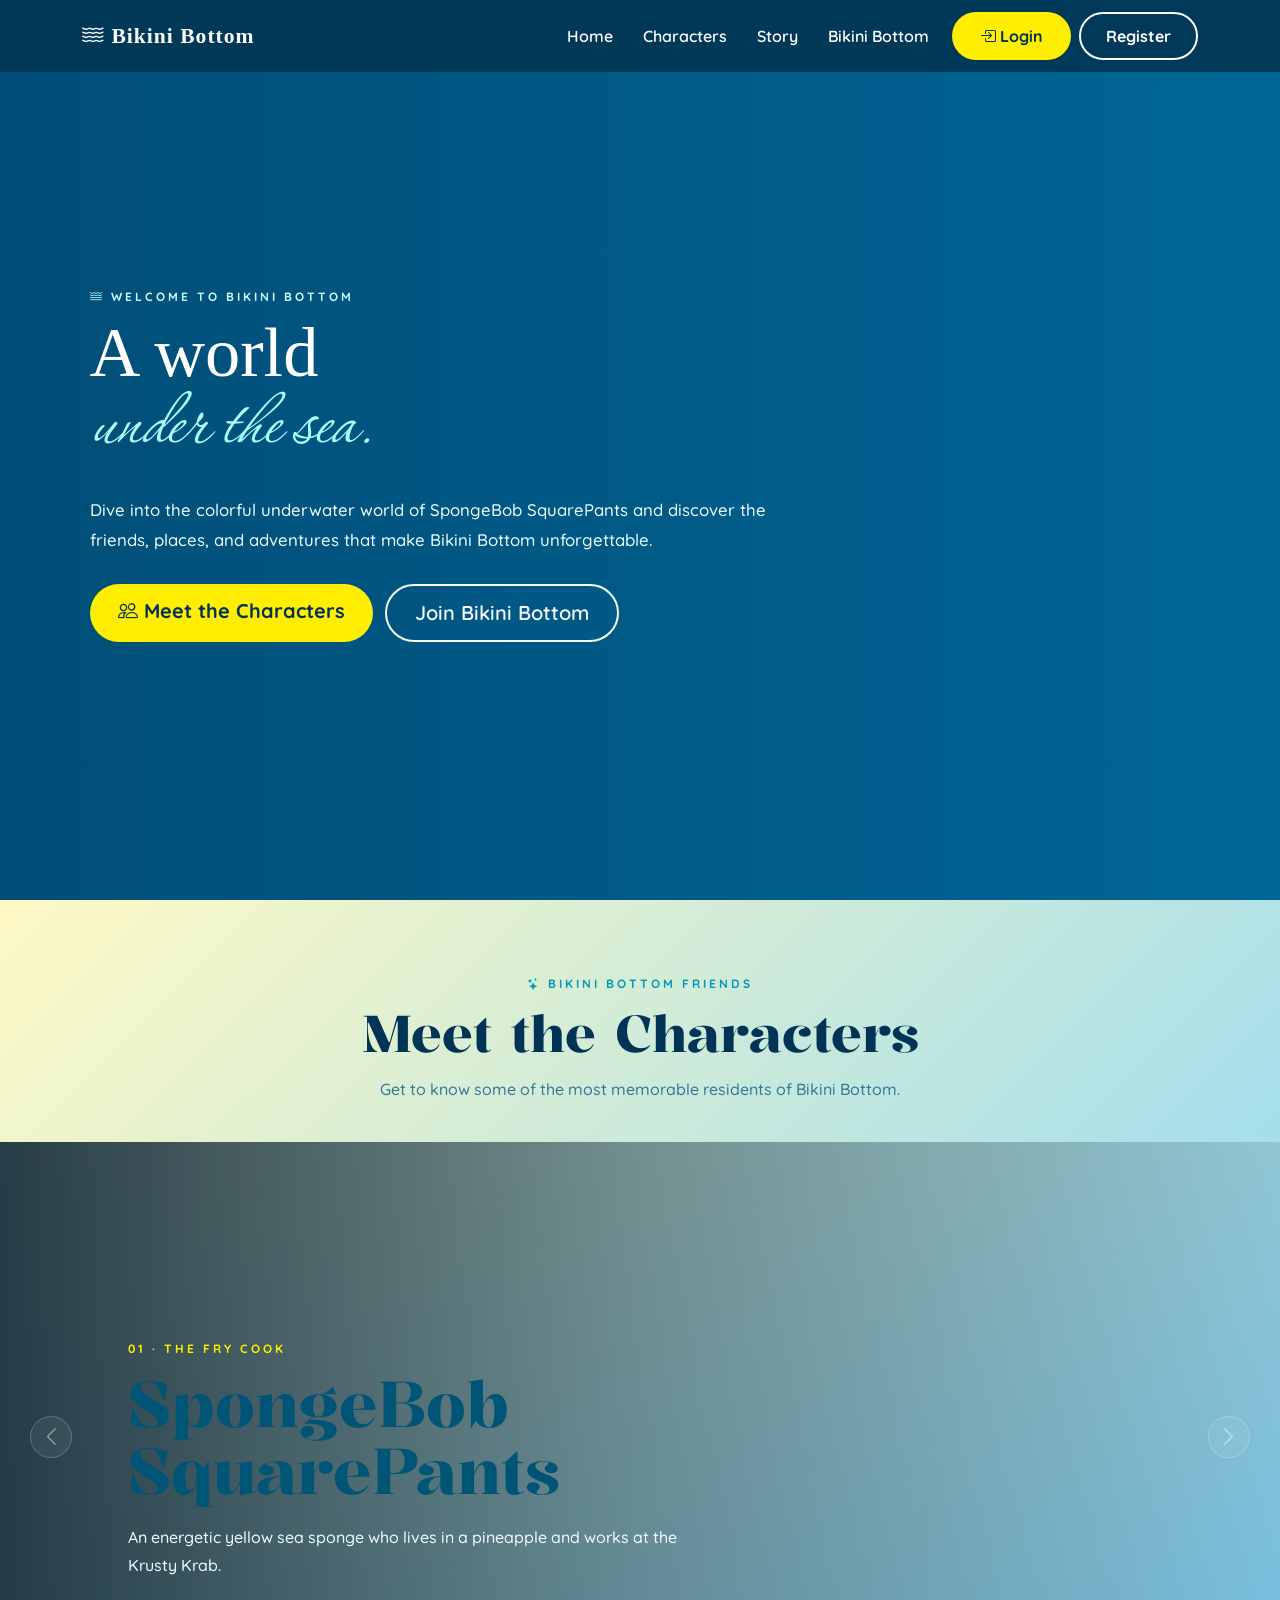
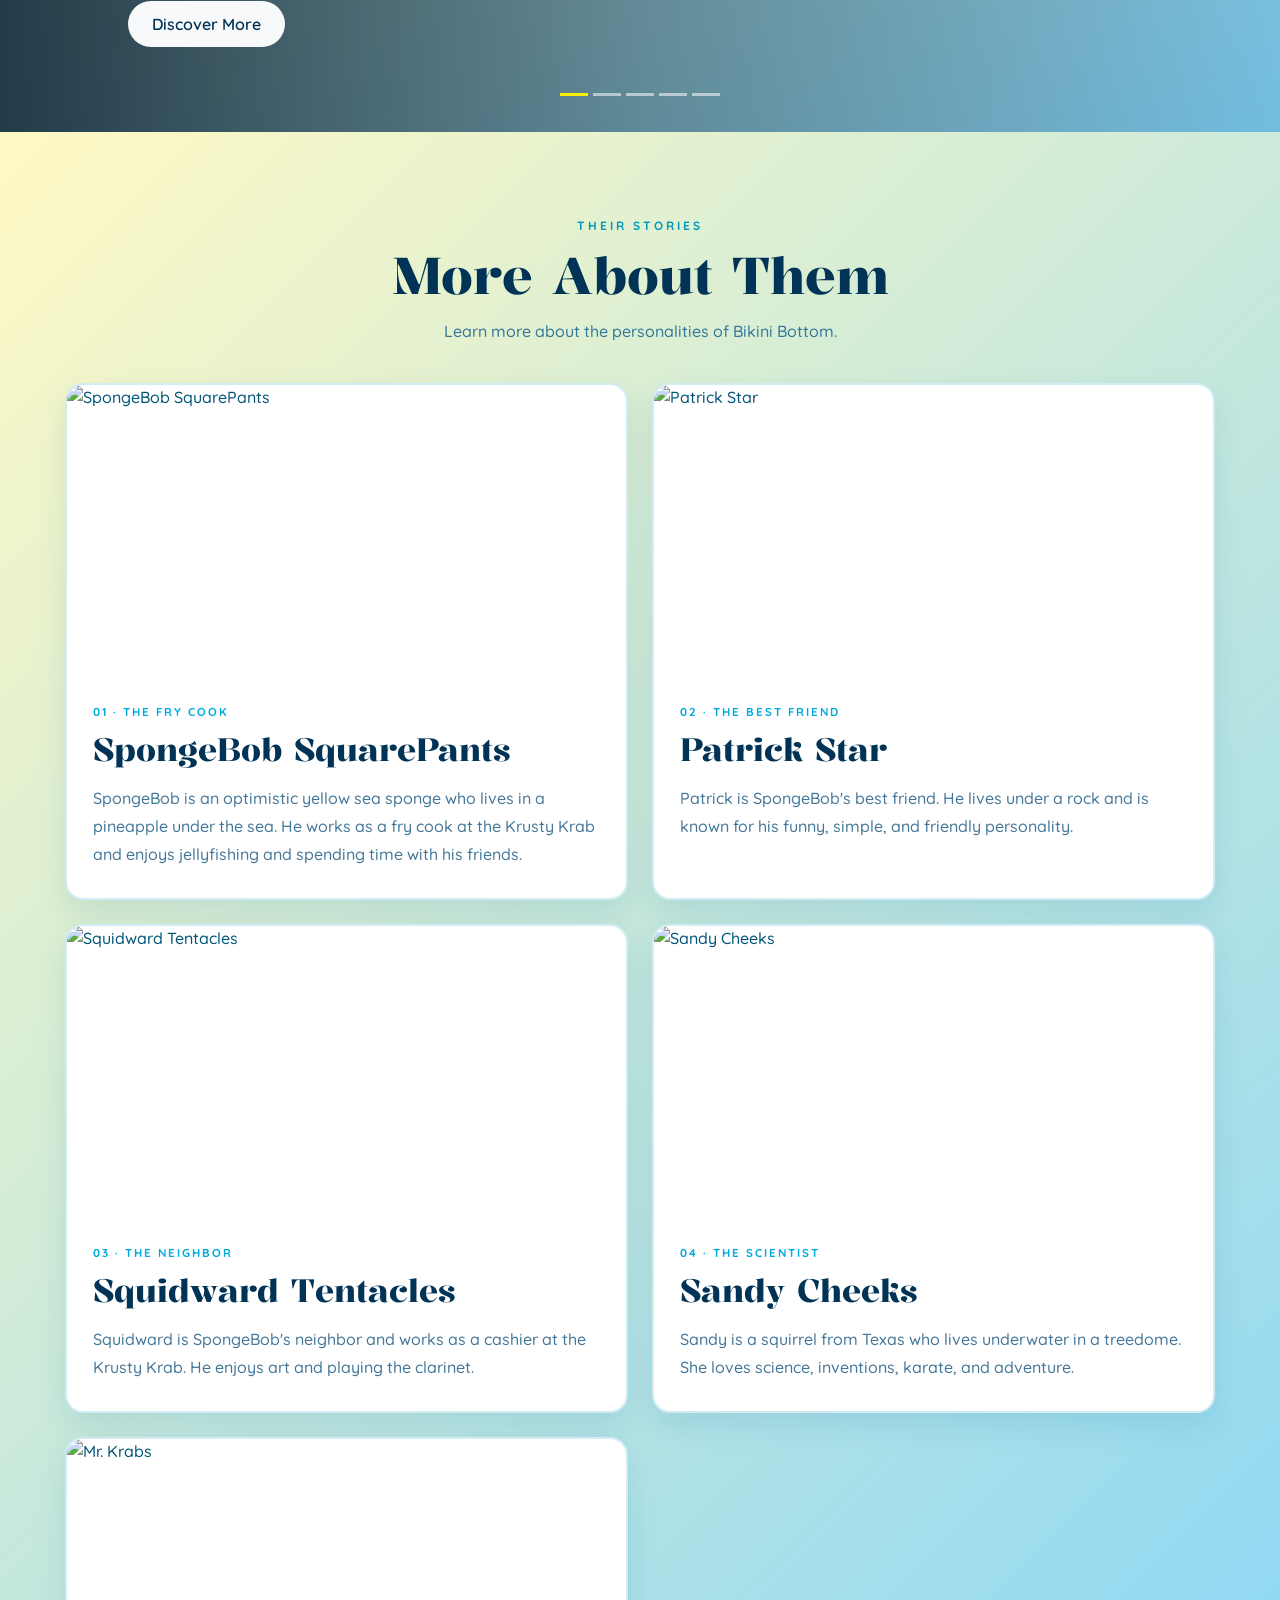
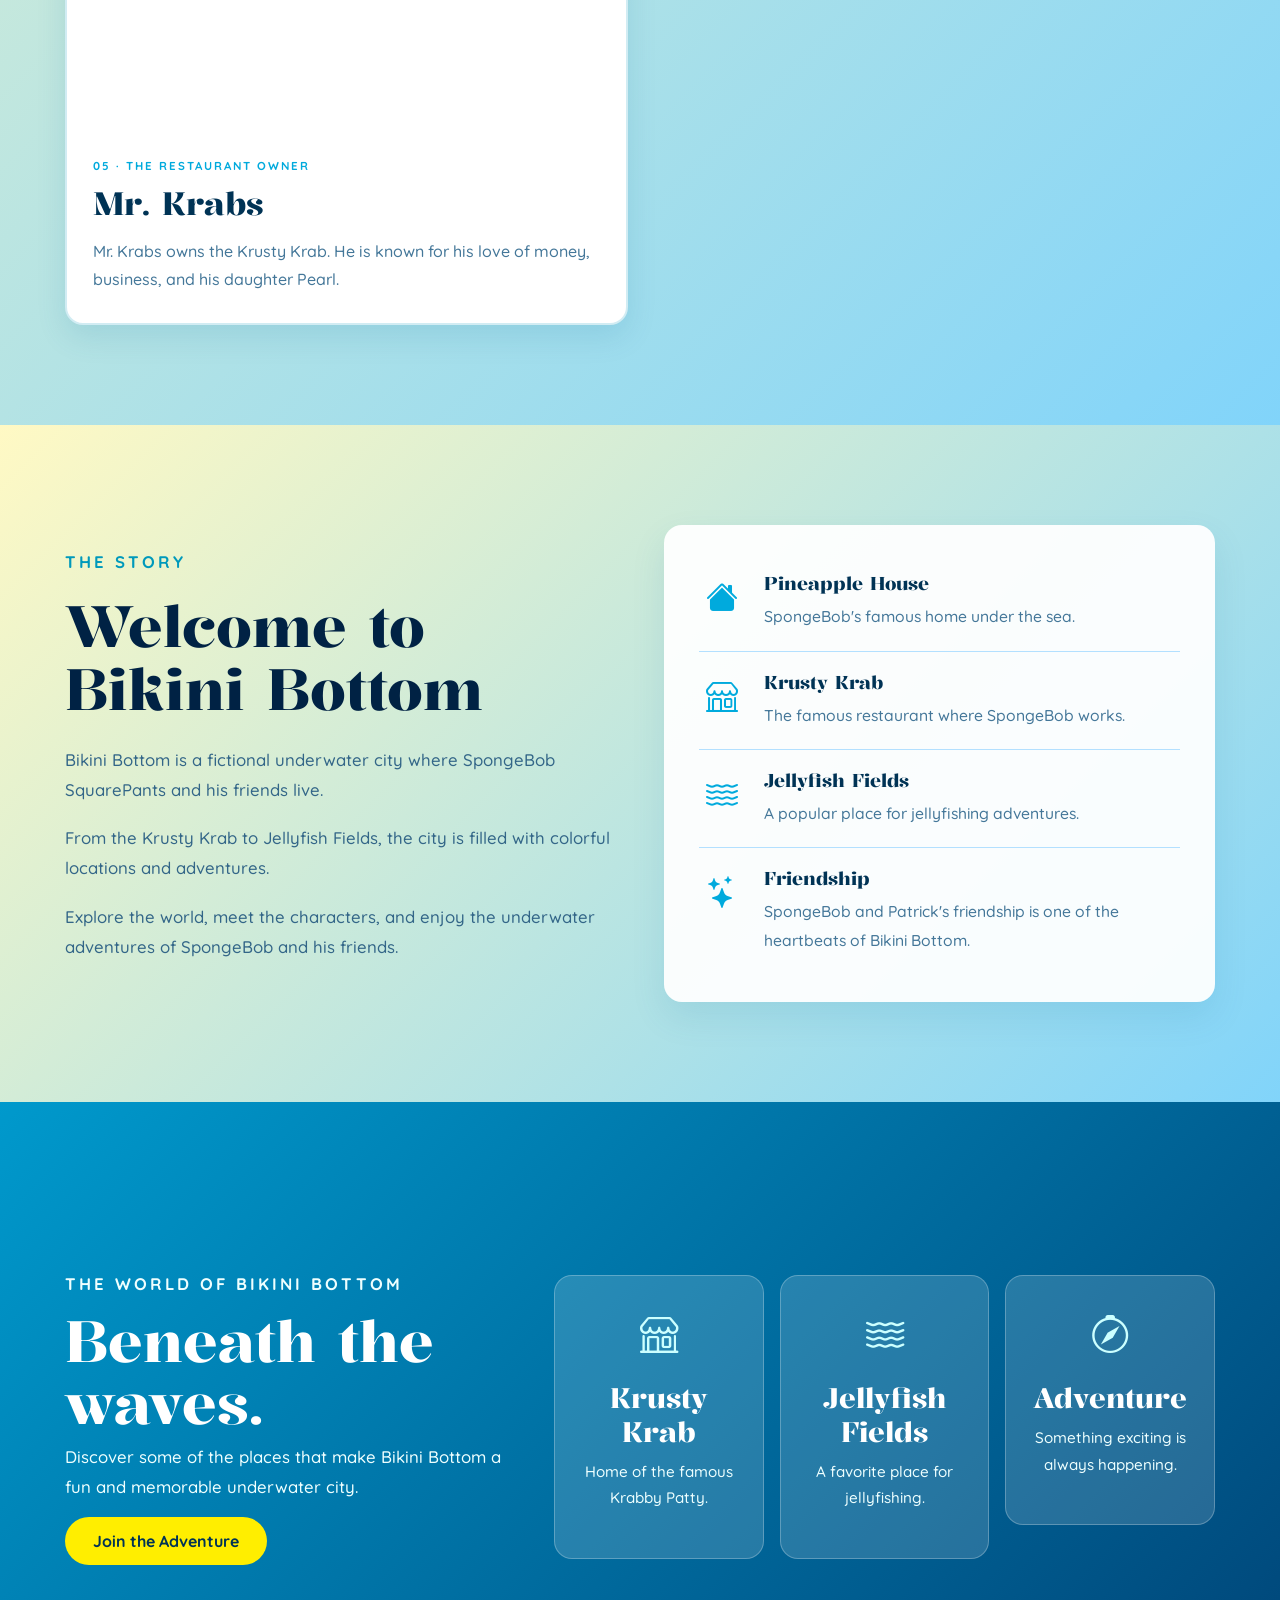
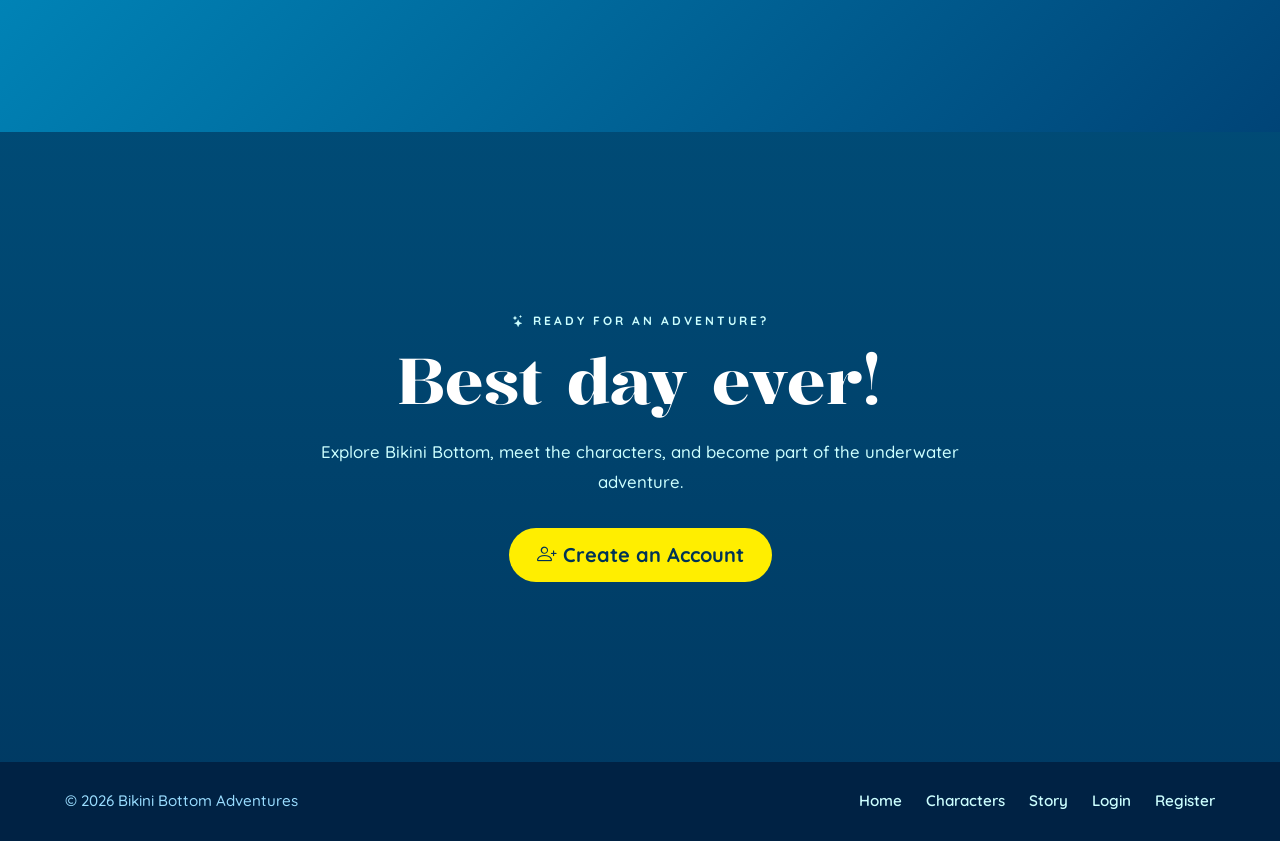
==== index.html @ b4bef9ec "first commit" ====
<!DOCTYPE html>
<html lang="en">
<head>
    <meta charset="UTF-8">
    <meta name="viewport" content="width=device-width, initial-scale=1.0">

    <title>Bikini Bottom Adventures</title>

    <!-- Bootstrap -->
    <link
        href="https://cdn.jsdelivr.net/npm/bootstrap@5.3.3/dist/css/bootstrap.min.css"
        rel="stylesheet"
    >

    <!-- Bootstrap Icons -->
    <link
        rel="stylesheet"
        href="https://cdn.jsdelivr.net/npm/bootstrap-icons@1.11.3/font/bootstrap-icons.css"
    >

    <!-- Google Fonts -->
    <link rel="preconnect" href="https://fonts.googleapis.com">
    <link rel="preconnect" href="https://fonts.gstatic.com" crossorigin>

    <link
        href="https://fonts.googleapis.com/css2?family=Corinthia:wght@400;700&family=Kalnia:wght@100..700&family=Quicksand:wght@400;500;600;700&display=swap"
        rel="stylesheet"
    >

    <link rel="stylesheet" href="style.css">
</head>

<body>

<!-- =========================
     NAVBAR
========================= -->

<nav class="navbar navbar-expand-lg fixed-top">
    <div class="container">

        <a class="navbar-brand" href="index.html">
            <i class="bi bi-water"></i>
            Bikini Bottom
        </a>

        <button
            class="navbar-toggler"
            type="button"
            data-bs-toggle="collapse"
            data-bs-target="#mainNavigation"
        >
            <span class="navbar-toggler-icon"></span>
        </button>

        <div class="collapse navbar-collapse" id="mainNavigation">

            <ul class="navbar-nav ms-auto align-items-lg-center">

                <li class="nav-item">
                    <a class="nav-link" href="#home">
                        Home
                    </a>
                </li>

                <li class="nav-item">
                    <a class="nav-link" href="#characters">
                        Characters
                    </a>
                </li>

                <li class="nav-item">
                    <a class="nav-link" href="#story">
                        Story
                    </a>
                </li>

                <li class="nav-item">
                    <a class="nav-link" href="#world">
                        Bikini Bottom
                    </a>
                </li>

                <li class="nav-item ms-lg-2">
                    <a href="login.html" class="btn btn-spongebob">
                        <i class="bi bi-box-arrow-in-right"></i>
                        Login
                    </a>
                </li>

                <li class="nav-item ms-lg-2">
                    <a href="register.html" class="btn btn-register">
                        Register
                    </a>
                </li>

            </ul>

        </div>
    </div>
</nav>


<main>

<!-- =========================
     HERO
========================= -->

<section id="home" class="hero-section">

    <div class="hero-content">

        <p class="eyebrow">
            <i class="bi bi-water"></i>
            WELCOME TO BIKINI BOTTOM
        </p>

        <h1>
            A world
            <span class="under-sea-text">
                under the sea.
            </span>
        </h1>

        <p class="hero-text">
            Dive into the colorful underwater world of SpongeBob
            SquarePants and discover the friends, places, and adventures
            that make Bikini Bottom unforgettable.
        </p>

        <div class="hero-buttons">

            <a href="#characters" class="btn btn-spongebob btn-lg">
                <i class="bi bi-people"></i>
                Meet the Characters
            </a>

            <a href="register.html" class="btn btn-outline-light btn-lg">
                Join Bikini Bottom
            </a>

        </div>

    </div>

</section>


<!-- =========================
     CHARACTERS
========================= -->

<section id="characters" class="character-section">

    <div class="section-heading">

        <p class="eyebrow dark">
            <i class="bi bi-stars"></i>
            BIKINI BOTTOM FRIENDS
        </p>

        <h2 class="kalnia-font">
            Meet the Characters
        </h2>

        <p>
            Get to know some of the most memorable residents of Bikini Bottom.
        </p>

    </div>


    <div id="characterCarousel"
         class="carousel slide character-carousel"
         data-bs-ride="carousel">

        <div class="carousel-indicators">

            <button type="button"
                    data-bs-target="#characterCarousel"
                    data-bs-slide-to="0"
                    class="active"></button>

            <button type="button"
                    data-bs-target="#characterCarousel"
                    data-bs-slide-to="1"></button>

            <button type="button"
                    data-bs-target="#characterCarousel"
                    data-bs-slide-to="2"></button>

            <button type="button"
                    data-bs-target="#characterCarousel"
                    data-bs-slide-to="3"></button>

            <button type="button"
                    data-bs-target="#characterCarousel"
                    data-bs-slide-to="4"></button>

        </div>


        <div class="carousel-inner">

            <!-- SPONGEBOB -->

            <div class="carousel-item active character-slide"
                 style="background-image:url('https://media.craiyon.com/2025-04-21/FWs1FwNsS3WCDomSej0k8w.webp');">

                <div class="slide-overlay"></div>

                <div class="slide-content">

                    <span class="slide-number">
                        01 · THE FRY COOK
                    </span>

                    <h3 class="kalnia-font">
                        SpongeBob SquarePants
                    </h3>

                    <p>
                        An energetic yellow sea sponge who lives in a
                        pineapple and works at the Krusty Krab.
                    </p>

                    <a href="#spongebob" class="btn btn-light">
                        Discover More
                    </a>

                </div>

            </div>


            <!-- PATRICK -->

            <div class="carousel-item character-slide"
                 style="background-image:url('https://media.craiyon.com/2025-07-21/PIU8pqjQTBin4X7JwNzM-w.webp');">

                <div class="slide-overlay"></div>

                <div class="slide-content">

                    <span class="slide-number">
                        02 · THE BEST FRIEND
                    </span>

                    <h3 class="kalnia-font">
                        Patrick Star
                    </h3>

                    <p>
                        SpongeBob's best friend who lives under a rock
                        and loves joining him on adventures.
                    </p>

                    <a href="#patrick" class="btn btn-light">
                        Discover More
                    </a>

                </div>

            </div>


            <!-- SQUIDWARD -->

            <div class="carousel-item character-slide"
                 style="background-image:url('https://nationaltoday.com/wp-content/uploads/2021/12/Annoy-Squidward-Day.jpg');">

                <div class="slide-overlay"></div>

                <div class="slide-content">

                    <span class="slide-number">
                        03 · THE NEIGHBOR
                    </span>

                    <h3 class="kalnia-font">
                        Squidward Tentacles
                    </h3>

                    <p>
                        SpongeBob's artistic neighbor and cashier at
                        the Krusty Krab.
                    </p>

                    <a href="#squidward" class="btn btn-light">
                        Discover More
                    </a>

                </div>

            </div>


            <!-- SANDY -->

            <div class="carousel-item character-slide"
                 style="background-image:url('https://thespongeclub.com/wp-content/uploads/2022/07/Sandy.png');">

                <div class="slide-overlay"></div>

                <div class="slide-content">

                    <span class="slide-number">
                        04 · THE SCIENTIST
                    </span>

                    <h3 class="kalnia-font">
                        Sandy Cheeks
                    </h3>

                    <p>
                        A squirrel from Texas who lives underwater and
                        loves science and karate.
                    </p>

                    <a href="#sandy" class="btn btn-light">
                        Discover More
                    </a>

                </div>

            </div>


            <!-- MR KRABS -->

            <div class="carousel-item character-slide"
                 style="background-image:url('https://static.wikia.nocookie.net/the-new-parody/images/e/e3/Ep046b_-_One_Krabs_Trash_(060).jpg/revision/latest?cb=20180324214943');">

                <div class="slide-overlay"></div>

                <div class="slide-content">

                    <span class="slide-number">
                        05 · THE OWNER
                    </span>

                    <h3 class="kalnia-font">
                        Mr. Krabs
                    </h3>

                    <p>
                        The owner of the Krusty Krab who loves his
                        restaurant and his daughter Pearl.
                    </p>

                    <a href="#krabs" class="btn btn-light">
                        Discover More
                    </a>

                </div>

            </div>

        </div>


        <button class="carousel-control-prev"
                type="button"
                data-bs-target="#characterCarousel"
                data-bs-slide="prev">

            <span class="carousel-arrow">
                <i class="bi bi-chevron-left"></i>
            </span>

        </button>


        <button class="carousel-control-next"
                type="button"
                data-bs-target="#characterCarousel"
                data-bs-slide="next">

            <span class="carousel-arrow">
                <i class="bi bi-chevron-right"></i>
            </span>

        </button>

    </div>

</section>


<!-- =========================
     CHARACTER CARDS
========================= -->

<section class="character-stories">

    <div class="stories-container">

        <div class="section-heading">

            <p class="eyebrow dark">
                THEIR STORIES
            </p>

            <h2 class="kalnia-font">
                More About Them
            </h2>

            <p>
                Learn more about the personalities of Bikini Bottom.
            </p>

        </div>


        <div class="row g-4">

            <!-- SPONGEBOB -->

            <div class="col-lg-6" id="spongebob">

                <article class="character-card">

                    <img
                        src="https://media.craiyon.com/2025-04-21/FWs1FwNsS3WCDomSej0k8w.webp"
                        alt="SpongeBob SquarePants"
                    >

                    <div class="character-card-body">

                        <span class="character-number">
                            01 · THE FRY COOK
                        </span>

                        <h3 class="kalnia-font">
                            SpongeBob SquarePants
                        </h3>

                        <p>
                            SpongeBob is an optimistic yellow sea sponge
                            who lives in a pineapple under the sea.
                            He works as a fry cook at the Krusty Krab
                            and enjoys jellyfishing and spending time
                            with his friends.
                        </p>

                    </div>

                </article>

            </div>


            <!-- PATRICK -->

            <div class="col-lg-6" id="patrick">

                <article class="character-card">

                    <img
                        src="https://media.craiyon.com/2025-07-21/PIU8pqjQTBin4X7JwNzM-w.webp"
                        alt="Patrick Star"
                    >

                    <div class="character-card-body">

                        <span class="character-number">
                            02 · THE BEST FRIEND
                        </span>

                        <h3 class="kalnia-font">
                            Patrick Star
                        </h3>

                        <p>
                            Patrick is SpongeBob's best friend. He lives
                            under a rock and is known for his funny,
                            simple, and friendly personality.
                        </p>

                    </div>

                </article>

            </div>


            <!-- SQUIDWARD -->

            <div class="col-lg-6" id="squidward">

                <article class="character-card">

                    <img
                        src="https://nationaltoday.com/wp-content/uploads/2021/12/Annoy-Squidward-Day.jpg"
                        alt="Squidward Tentacles"
                    >

                    <div class="character-card-body">

                        <span class="character-number">
                            03 · THE NEIGHBOR
                        </span>

                        <h3 class="kalnia-font">
                            Squidward Tentacles
                        </h3>

                        <p>
                            Squidward is SpongeBob's neighbor and works
                            as a cashier at the Krusty Krab. He enjoys
                            art and playing the clarinet.
                        </p>

                    </div>

                </article>

            </div>


            <!-- SANDY -->

            <div class="col-lg-6" id="sandy">

                <article class="character-card">

                    <img
                        src="https://thespongeclub.com/wp-content/uploads/2022/07/Sandy.png"
                        alt="Sandy Cheeks"
                    >

                    <div class="character-card-body">

                        <span class="character-number">
                            04 · THE SCIENTIST
                        </span>

                        <h3 class="kalnia-font">
                            Sandy Cheeks
                        </h3>

                        <p>
                            Sandy is a squirrel from Texas who lives
                            underwater in a treedome. She loves science,
                            inventions, karate, and adventure.
                        </p>

                    </div>

                </article>

            </div>


            <!-- MR KRABS -->

            <div class="col-lg-6" id="krabs">

                <article class="character-card">

                    <img
                        src="https://static.wikia.nocookie.net/the-new-parody/images/e/e3/Ep046b_-_One_Krabs_Trash_(060).jpg/revision/latest?cb=20180324214943"
                        alt="Mr. Krabs"
                    >

                    <div class="character-card-body">

                        <span class="character-number">
                            05 · THE RESTAURANT OWNER
                        </span>

                        <h3 class="kalnia-font">
                            Mr. Krabs
                        </h3>

                        <p>
                            Mr. Krabs owns the Krusty Krab. He is known
                            for his love of money, business, and his
                            daughter Pearl.
                        </p>

                    </div>

                </article>

            </div>

        </div>

    </div>

</section>


<!-- =========================
     STORY
========================= -->

<section id="story" class="story-section">

    <div class="story-container">

        <div class="row align-items-center g-5">

            <div class="col-lg-6">

                <p class="eyebrow dark">
                    THE STORY
                </p>

                <h2 class="kalnia-font">
                    Welcome to Bikini Bottom
                </h2>

                <p>
                    Bikini Bottom is a fictional underwater city where
                    SpongeBob SquarePants and his friends live.
                </p>

                <p>
                    From the Krusty Krab to Jellyfish Fields, the city
                    is filled with colorful locations and adventures.
                </p>

                <p>
                    Explore the world, meet the characters, and enjoy
                    the underwater adventures of SpongeBob and his friends.
                </p>

            </div>


            <div class="col-lg-6">

                <div class="info-box">

                    <div class="info-item">

                        <i class="bi bi-house-fill"></i>

                        <div>
                            <h4 class="kalnia-font">
                                Pineapple House
                            </h4>

                            <p>
                                SpongeBob's famous home under the sea.
                            </p>
                        </div>

                    </div>


                    <div class="info-item">

                        <i class="bi bi-shop"></i>

                        <div>
                            <h4 class="kalnia-font">
                                Krusty Krab
                            </h4>

                            <p>
                                The famous restaurant where SpongeBob works.
                            </p>
                        </div>

                    </div>


                    <div class="info-item">

                        <i class="bi bi-water"></i>

                        <div>
                            <h4 class="kalnia-font">
                                Jellyfish Fields
                            </h4>

                            <p>
                                A popular place for jellyfishing adventures.
                            </p>
                        </div>

                    </div>


                    <div class="info-item">

                        <i class="bi bi-stars"></i>

                        <div>
                            <h4 class="kalnia-font">
                                Friendship
                            </h4>

                            <p>
                                SpongeBob and Patrick's friendship is
                                one of the heartbeats of Bikini Bottom.
                            </p>
                        </div>

                    </div>

                </div>

            </div>

        </div>

    </div>

</section>


<!-- =========================
     WORLD
========================= -->

<section id="world" class="world-section">

    <div class="world-container">

        <div class="row align-items-center g-4">

            <div class="col-lg-5">

                <p class="eyebrow">
                    THE WORLD OF BIKINI BOTTOM
                </p>

                <h2 class="kalnia-font">
                    Beneath the waves.
                </h2>

                <p>
                    Discover some of the places that make Bikini Bottom
                    a fun and memorable underwater city.
                </p>

                <a href="register.html" class="btn btn-spongebob">
                    Join the Adventure
                </a>

            </div>


            <div class="col-lg-7">

                <div class="row g-3">

                    <div class="col-md-4">

                        <article class="feature-card">

                            <i class="bi bi-shop"></i>

                            <h3 class="kalnia-font">
                                Krusty Krab
                            </h3>

                            <p>
                                Home of the famous Krabby Patty.
                            </p>

                        </article>

                    </div>


                    <div class="col-md-4">

                        <article class="feature-card">

                            <i class="bi bi-water"></i>

                            <h3 class="kalnia-font">
                                Jellyfish Fields
                            </h3>

                            <p>
                                A favorite place for jellyfishing.
                            </p>

                        </article>

                    </div>


                    <div class="col-md-4">

                        <article class="feature-card">

                            <i class="bi bi-compass"></i>

                            <h3 class="kalnia-font">
                                Adventure
                            </h3>

                            <p>
                                Something exciting is always happening.
                            </p>

                        </article>

                    </div>

                </div>

            </div>

        </div>

    </div>

</section>


<!-- =========================
     CTA
========================= -->

<section class="cta-section">

    <div class="cta-content text-center">

        <p class="eyebrow">
            <i class="bi bi-stars"></i>
            READY FOR AN ADVENTURE?
        </p>

        <h2 class="kalnia-font">
            Best day ever!
        </h2>

        <p>
            Explore Bikini Bottom, meet the characters, and become
            part of the underwater adventure.
        </p>

        <a href="register.html" class="btn btn-spongebob btn-lg">
            <i class="bi bi-person-plus"></i>
            Create an Account
        </a>

    </div>

</section>

</main>


<!-- =========================
     FOOTER
========================= -->

<footer>

    <div class="footer-container">

        <div class="row align-items-center">

            <div class="col-md-6">

                <p>
                    © 2026 Bikini Bottom Adventures
                </p>

            </div>

            <div class="col-md-6 text-md-end">

                <a href="#home">Home</a>

                <a href="#characters">Characters</a>

                <a href="#story">Story</a>

                <a href="login.html">Login</a>

                <a href="register.html">Register</a>

            </div>

        </div>

    </div>

</footer>


<!-- Bootstrap JS -->

<script
    src="https://cdn.jsdelivr.net/npm/bootstrap@5.3.3/dist/js/bootstrap.bundle.min.js">
</script>

</body>
</html>
---- style.css ----
/* =========================================
   GLOBAL
========================================= */

* {
    box-sizing: border-box;
    margin: 0;
    padding: 0;
}

html {
    scroll-behavior: smooth;
    overflow-x: hidden;
}

body {
    margin: 0;
    font-family: "Quicksand", sans-serif;
    font-weight: 500;
    color: #ffffff;
    background: #0077aa;
    overflow-x: hidden;
}

section {
    scroll-margin-top: 70px;
}

.kalnia-font {
    font-family: "Kalnia", serif;
    font-weight: 600;
}


/* =========================================
   CONTAINERS
========================================= */

.stories-container,
.story-container,
.world-container,
.footer-container {
    width: 100%;
    max-width: 1200px;
    margin: 0 auto;
    padding-left: 25px;
    padding-right: 25px;
}


/* =========================================
   NAVBAR
========================================= */

.navbar {
    padding: 12px 20px;
    background: rgba(0, 55, 85, 0.94);
    backdrop-filter: blur(12px);
    z-index: 1000;
}

.navbar-brand {
    color: #ffffff;
    font-family: Georgia, serif;
    font-size: 1.35rem;
    font-weight: bold;
    letter-spacing: 1px;
}

.navbar-brand:hover {
    color: #ffff66;
}

.nav-link {
    color: #ffffff !important;
    margin: 0 7px;
    font-weight: 600;
}

.nav-link:hover {
    color: #ffff66 !important;
}

.navbar-toggler {
    border-color: rgba(255,255,255,.6);
}

.navbar-toggler-icon {
    filter: brightness(0) invert(1);
}


/* =========================================
   BUTTONS
========================================= */

.btn-spongebob {
    color: #003355;
    background: #ffee00;
    border: none;
    border-radius: 30px;
    padding: 12px 28px;
    font-weight: 700;
    transition: .3s ease;
}

.btn-spongebob:hover {
    color: #002244;
    background: #ffdd00;
    transform: translateY(-2px);
    box-shadow: 0 6px 20px rgba(255,238,0,.35);
}

.btn-register {
    color: #ffffff;
    border: 2px solid #ffffff;
    border-radius: 30px;
    padding: 10px 25px;
    font-weight: 700;
    transition: .3s ease;
}

.btn-register:hover {
    background: #ffffff;
    color: #006b91;
}

.btn-outline-light {
    border-radius: 30px;
    padding: 12px 28px;
    font-weight: 600;
    border-width: 2px;
}


/* =========================================
   HERO
========================================= */

.hero-section {
    min-height: 100vh;

    display: flex;
    align-items: center;

    padding: 120px 7% 90px;

    background-image:
        linear-gradient(
            90deg,
            rgba(0,70,110,.84),
            rgba(0,70,110,.35)
        ),
        url("https://i.pinimg.com/originals/c9/98/24/c998242d0c9b124455444b1de64de1c3.jpg");

    background-size: cover;
    background-position: center;
}

.hero-content {
    width: 100%;
    max-width: 850px;
}

.under-sea-text {
    font-family: "Corinthia", cursive;
    font-size: 85px;
    color: #aaffff;
    display: block;
    font-style: italic;
}

.eyebrow {
    font-size: .75rem;
    font-weight: 700;
    letter-spacing: 3px;
    margin-bottom: 12px;
    color: #ccffff;
}

.eyebrow.dark {
    color: #0099bb;
}

.hero-section h1 {
    font-family: Georgia, serif;
    font-size: clamp(3rem, 5.5vw, 5.5rem);
    line-height: .98;
    margin-bottom: 25px;
}

.hero-text {
    max-width: 720px;
    line-height: 1.75;
    margin-bottom: 30px;
    font-size: 1.05rem;
    color: #eeffff;
}

.hero-buttons {
    display: flex;
    gap: 12px;
}


/* =========================================
   SECTION HEADINGS
========================================= */

.section-heading {
    width: 100%;
    max-width: 900px;
    margin: 0 auto 38px;
    padding: 0 20px;
    text-align: center;
}

.section-heading h2 {
    font-size: clamp(2.4rem, 4vw, 3.7rem);
    line-height: 1.1;
    margin-bottom: 15px;
    color: #003355;
}

.section-heading p:last-child {
    color: #337799;
    line-height: 1.7;
    max-width: 750px;
    margin: 0 auto;
}


/* =========================================
   CHARACTER SECTION
========================================= */

.character-section {
    padding: 75px 0 0;

    background:
        linear-gradient(
            135deg,
            #fff9c4,
            #81d4fa
        );

    color: #005577;
}


/* =========================================
   CHARACTER CAROUSEL
========================================= */

.character-carousel {
    width: 100%;
    position: relative;
    overflow: hidden;
}

.character-slide {
    height: 590px;

    background-size: cover;
    background-position: center;
    background-repeat: no-repeat;

    position: relative;
}

.slide-overlay {
    position: absolute;
    inset: 0;

    background:
        linear-gradient(
            90deg,
            rgba(0,25,45,.84),
            rgba(0,25,45,.43),
            rgba(0,25,45,.12)
        );
}

.slide-content {
    position: absolute;

    left: 10%;
    bottom: 85px;

    width: min(600px, 75%);

    z-index: 2;
}

.slide-number {
    display: block;

    font-size: .75rem;
    font-weight: 700;

    letter-spacing: 3px;

    color: #ffee00;

    margin-bottom: 12px;
}

.slide-content h3 {
    font-size: clamp(2.5rem, 5vw, 4.2rem);
    line-height: 1.05;
    margin-bottom: 18px;
}

.slide-content p {
    max-width: 570px;

    font-size: 1rem;
    line-height: 1.75;

    color: #f0ffff;

    margin-bottom: 22px;
}

.slide-content .btn {
    border-radius: 30px;
    padding: 11px 24px;

    color: #003355;
    font-weight: 600;
    border: none;
}


/* =========================================
   CAROUSEL ARROWS
========================================= */

.carousel-control-prev,
.carousel-control-next {
    width: 8%;
    z-index: 5;
}

.carousel-arrow {
    width: 42px;
    height: 42px;

    display: flex;
    align-items: center;
    justify-content: center;

    border-radius: 50%;

    background: rgba(255,255,255,.12);

    border: 1px solid rgba(255,255,255,.45);

    color: #ffffff;

    font-size: 1.3rem;
}


/* =========================================
   INDICATORS
========================================= */

.character-carousel .carousel-indicators {
    bottom: 20px;
    z-index: 10;
    gap: 5px;
}

.character-carousel .carousel-indicators button {
    width: 28px;
    height: 3px;

    margin: 0;
    border: none;

    opacity: .55;
    background: #ffffff;
}

.character-carousel .carousel-indicators button.active {
    opacity: 1;
    background: #ffee00;
}


/* =========================================
   CHARACTER STORIES
========================================= */

.character-stories {
    padding: 85px 0 100px;

    background:
        linear-gradient(
            135deg,
            #fff9c4,
            #81d4fa
        );

    color: #005577;
}

.character-card {
    height: 100%;

    background: #ffffff;

    border-radius: 18px;

    overflow: hidden;

    border: 2px solid rgba(0,150,190,.18);

    box-shadow:
        0 12px 30px rgba(0,100,150,.12);

    transition: .35s ease;
}

.character-card:hover {
    transform: translateY(-8px);

    box-shadow:
        0 20px 45px rgba(0,100,150,.20);
}

.character-card img {
    width: 100%;
    height: 285px;

    display: block;

    object-fit: cover;
}

.character-card-body {
    padding: 28px 26px 30px;
}

.character-number {
    color: #00aadd;

    font-size: .72rem;

    letter-spacing: 2px;

    font-weight: 700;
}

.character-card-body h3 {
    font-size: 2rem;

    line-height: 1.15;

    margin: 10px 0 15px;

    color: #003355;
}

.character-card-body p {
    color: #447799;

    line-height: 1.75;

    margin-bottom: 0;
}


/* =========================================
   STORY
========================================= */

.story-section {
    padding: 100px 0;

    background:
        linear-gradient(
            135deg,
            #fff9c4,
            #81d4fa
        );

    color: #004466;
}

.story-section h2 {
    font-size: clamp(2.5rem, 4.5vw, 4.5rem);
    line-height: 1.08;

    margin-bottom: 25px;

    color: #002244;
}

.story-section p {
    max-width: 720px;

    line-height: 1.8;

    color: #336688;

    font-size: 1.05rem;

    margin-bottom: 18px;
}


/* =========================================
   INFO BOX
========================================= */

.info-box {
    background: rgba(255,255,255,.94);

    padding: 28px 35px;

    border-radius: 18px;

    box-shadow:
        0 15px 35px rgba(0,100,150,.10);
}

.info-item {
    display: flex;

    gap: 20px;

    padding: 20px 0;

    border-bottom: 1px solid #b3e0ff;
}

.info-item:last-child {
    border-bottom: none;
}

.info-item i {
    font-size: 2rem;

    color: #00aadd;

    min-width: 45px;

    text-align: center;
}

.info-item h4 {
    color: #003355;

    margin-bottom: 7px;

    font-size: 1.15rem;
}

.info-item p {
    color: #447799;

    margin: 0;

    font-size: .98rem;
}


/* =========================================
   WORLD
========================================= */

.world-section {
    min-height: 70vh;

    padding: 90px 0;

    display: flex;

    align-items: center;

    background:
        linear-gradient(
            135deg,
            #0099cc,
            #004477
        );
}

.world-section h2 {
    font-size: clamp(2.5rem, 4.5vw, 4.5rem);

    line-height: 1.08;

    color: #ffffff;
}

.world-section p {
    line-height: 1.75;

    color: #eeffff;

    font-size: 1.05rem;
}


/* =========================================
   FEATURE CARDS
========================================= */

.feature-card {
    min-height: 230px;

    padding: 30px 20px;

    text-align: center;

    background: rgba(255,255,255,.15);

    border: 1px solid rgba(255,255,255,.25);

    border-radius: 18px;

    transition: .35s ease;
}

.feature-card:hover {
    transform: translateY(-8px);

    background: rgba(255,255,255,.22);
}

.feature-card i {
    font-size: 2.4rem;

    margin-bottom: 18px;

    display: block;

    color: #ccffff;
}

.feature-card h3 {
    color: #ffffff;

    margin-bottom: 10px;
}

.feature-card p {
    font-size: .95rem;

    color: #eeffff;
}


/* =========================================
   CTA
========================================= */

.cta-section {
    min-height: 70vh;

    display: flex;

    align-items: center;

    justify-content: center;

    padding: 80px 20px;

    background-image:
        linear-gradient(
            rgba(0,60,100,.75),
            rgba(0,50,90,.88)
        ),
        url("https://dotandline.net/wp-content/uploads/2019/10/spongebob-marine.png");

    background-size: cover;

    background-position: center;
}

.cta-content {
    max-width: 800px;
}

.cta-section h2 {
    font-size: clamp(2.8rem, 5vw, 5rem);

    color: #ffffff;

    margin-bottom: 18px;
}

.cta-section p:not(.eyebrow) {
    max-width: 720px;

    margin: 0 auto 30px;

    line-height: 1.8;

    color: #ccffff;

    font-size: 1.05rem;
}


/* =========================================
   FOOTER
========================================= */

footer {
    padding: 28px 0;

    background: #002244;

    color: #99ddff;

    font-size: .95rem;
}

footer p {
    margin: 0;
}

footer a {
    color: #ccffff;

    text-decoration: none;

    margin-left: 20px;

    font-weight: 600;
}

footer a:hover {
    color: #ffffff;
}


/* =========================================
   LOGIN / REGISTER PAGE
========================================= */

.auth-page {

    min-height: 100vh;

    display: flex;

    align-items: center;

    justify-content: center;

    padding: 40px 20px;

    background-image:
        linear-gradient(
            rgba(0,55,90,.78),
            rgba(0,75,110,.88)
        ),
        url("https://i.pinimg.com/originals/c9/98/24/c998242d0c9b124455444b1de64de1c3.jpg");

    background-size: cover;

    background-position: center;

    background-attachment: fixed;
}

.auth-container {
    width: 100%;
    max-width: 500px;
}

.auth-card {

    background: rgba(255,255,255,.97);

    border-radius: 25px;

    padding: 40px;

    color: #003355;

    box-shadow:
        0 25px 70px rgba(0,30,60,.35);
}

.auth-icon {

    width: 75px;
    height: 75px;

    margin: 0 auto 18px;

    border-radius: 50%;

    display: flex;

    align-items: center;
    justify-content: center;

    background: #ffee00;

    color: #003355;

    font-size: 2rem;

    box-shadow:
        0 8px 20px rgba(0,0,0,.12);
}

.auth-eyebrow {

    text-align: center;

    font-size: .72rem;

    letter-spacing: 3px;

    font-weight: 700;

    color: #0099bb;

    margin-bottom: 8px;
}

.auth-card h1 {

    text-align: center;

    font-size: 2.5rem;

    color: #003355;

    margin-bottom: 8px;
}

.auth-description {

    text-align: center;

    color: #557799;

    line-height: 1.6;

    margin-bottom: 28px;
}


/* =========================================
   FORM
========================================= */

.form-label {

    color: #003355;

    font-weight: 700;

    margin-bottom: 7px;
}

.input-group-text {

    background: #e9faff;

    border: 1px solid #b8e5f2;

    color: #0085a8;
}

.form-control {

    min-height: 48px;

    border: 1px solid #b8e5f2;

    color: #003355;

    font-family: "Quicksand", sans-serif;
}

.form-control:focus {

    border-color: #00aadd;

    box-shadow:
        0 0 0 .2rem rgba(0,170,221,.15);
}


/* =========================================
   JQUERY VALIDATION
========================================= */

.custom-error {

    color: #dc3545;

    font-size: .82rem;

    font-weight: 600;

    margin-top: 6px;

    display: block;
}

.input-error {

    border-color: #dc3545 !important;

    background: #fff7f7;
}

.input-success {

    border-color: #20a464 !important;

    background: #f7fff9;
}


/* =========================================
   AUTH BUTTON
========================================= */

.auth-submit {

    width: 100%;

    margin-top: 12px;

    min-height: 50px;

    font-size: 1rem;
}


/* =========================================
   SUCCESS / LOGIN ERROR
========================================= */

.success-message {

    display: none;

    margin-top: 18px;

    padding: 12px 15px;

    border-radius: 10px;

    background: #dff7e8;

    border: 1px solid #9cdbb5;

    color: #167542;

    text-align: center;

    font-size: .9rem;

    font-weight: 600;
}

.login-error {

    display: none;

    margin: 10px 0;

    padding: 12px 15px;

    border-radius: 10px;

    background: #fff0f0;

    border: 1px solid #f0aaaa;

    color: #c62828;

    text-align: center;

    font-size: .9rem;

    font-weight: 600;
}


/* =========================================
   AUTH BOTTOM
========================================= */

.auth-bottom {

    text-align: center;

    margin-top: 25px;

    padding-top: 20px;

    border-top: 1px solid #d8edf5;
}

.auth-bottom p {

    color: #557799;

    margin-bottom: 10px;
}

.auth-bottom a {

    color: #0085a8;

    font-weight: 700;

    text-decoration: none;
}

.auth-bottom a:hover {

    color: #005d78;

    text-decoration: underline;
}

.back-home {

    display: inline-block;

    margin-top: 8px;

    font-size: .9rem;
}


/* =========================================
   TABLET
========================================= */

@media (max-width: 991px) {

    .navbar {
        background: rgba(0,60,100,.97);
    }

    .navbar .btn {
        margin-top: 8px;
    }

    .character-slide {
        height: 560px;
    }

    .slide-content {
        left: 8%;
        bottom: 80px;
    }

    .character-card img {
        height: 250px;
    }
}


/* =========================================
   MOBILE
========================================= */

@media (max-width: 767px) {

    .hero-section {

        min-height: 90vh;

        padding:
            110px 25px 70px;
    }

    .hero-section h1 {
        font-size: 3.1rem;
    }

    .under-sea-text {
        font-size: 48px;
    }

    .hero-buttons {
        display: block;
    }

    .hero-buttons .btn {
        width: 100%;
        margin-bottom: 10px;
    }

    .character-section {
        padding-top: 60px;
    }

    .character-slide {
        height: 570px;
    }

    .slide-overlay {

        background:
            linear-gradient(
                0deg,
                rgba(0,25,45,.9),
                rgba(0,25,45,.35),
                rgba(0,25,45,.15)
            );
    }

    .slide-content {

        left: 8%;
        right: 8%;
        bottom: 75px;

        width: auto;
    }

    .slide-content h3 {
        font-size: 2.45rem;
    }

    .slide-content p {
        font-size: .95rem;
    }

    .carousel-control-prev,
    .carousel-control-next {
        width: 12%;
    }

    .character-stories {
        padding: 65px 0 75px;
    }

    .stories-container,
    .story-container,
    .world-container,
    .footer-container {
        padding-left: 18px;
        padding-right: 18px;
    }

    .character-card img {
        height: 230px;
    }

    .character-card-body {
        padding: 22px;
    }

    .character-card-body h3 {
        font-size: 1.7rem;
    }

    .story-section {
        padding: 70px 0;
    }

    .info-box {
        padding: 20px;
    }

    .world-section {
        padding: 70px 0;
    }

    .feature-card {
        min-height: auto;
    }

    footer {
        text-align: center;
    }

    footer a {
        display: inline-block;
        margin: 8px 6px 0;
    }

    /* AUTH */

    .auth-page {
        padding: 25px 15px;
    }

    .auth-card {
        padding: 28px 22px;
        border-radius: 20px;
    }

    .auth-card h1 {
        font-size: 2.1rem;
    }
}


/* =========================================
   SMALL PHONES
========================================= */

@media (max-width: 576px) {

    .section-heading h2 {
        font-size: 2.4rem;
    }

    .character-slide {
        height: 530px;
    }

    .slide-content {
        bottom: 65px;
    }

    .slide-content h3 {
        font-size: 2.1rem;
    }

    .slide-content p {
        line-height: 1.6;
    }

    .character-card img {
        height: 210px;
    }
}
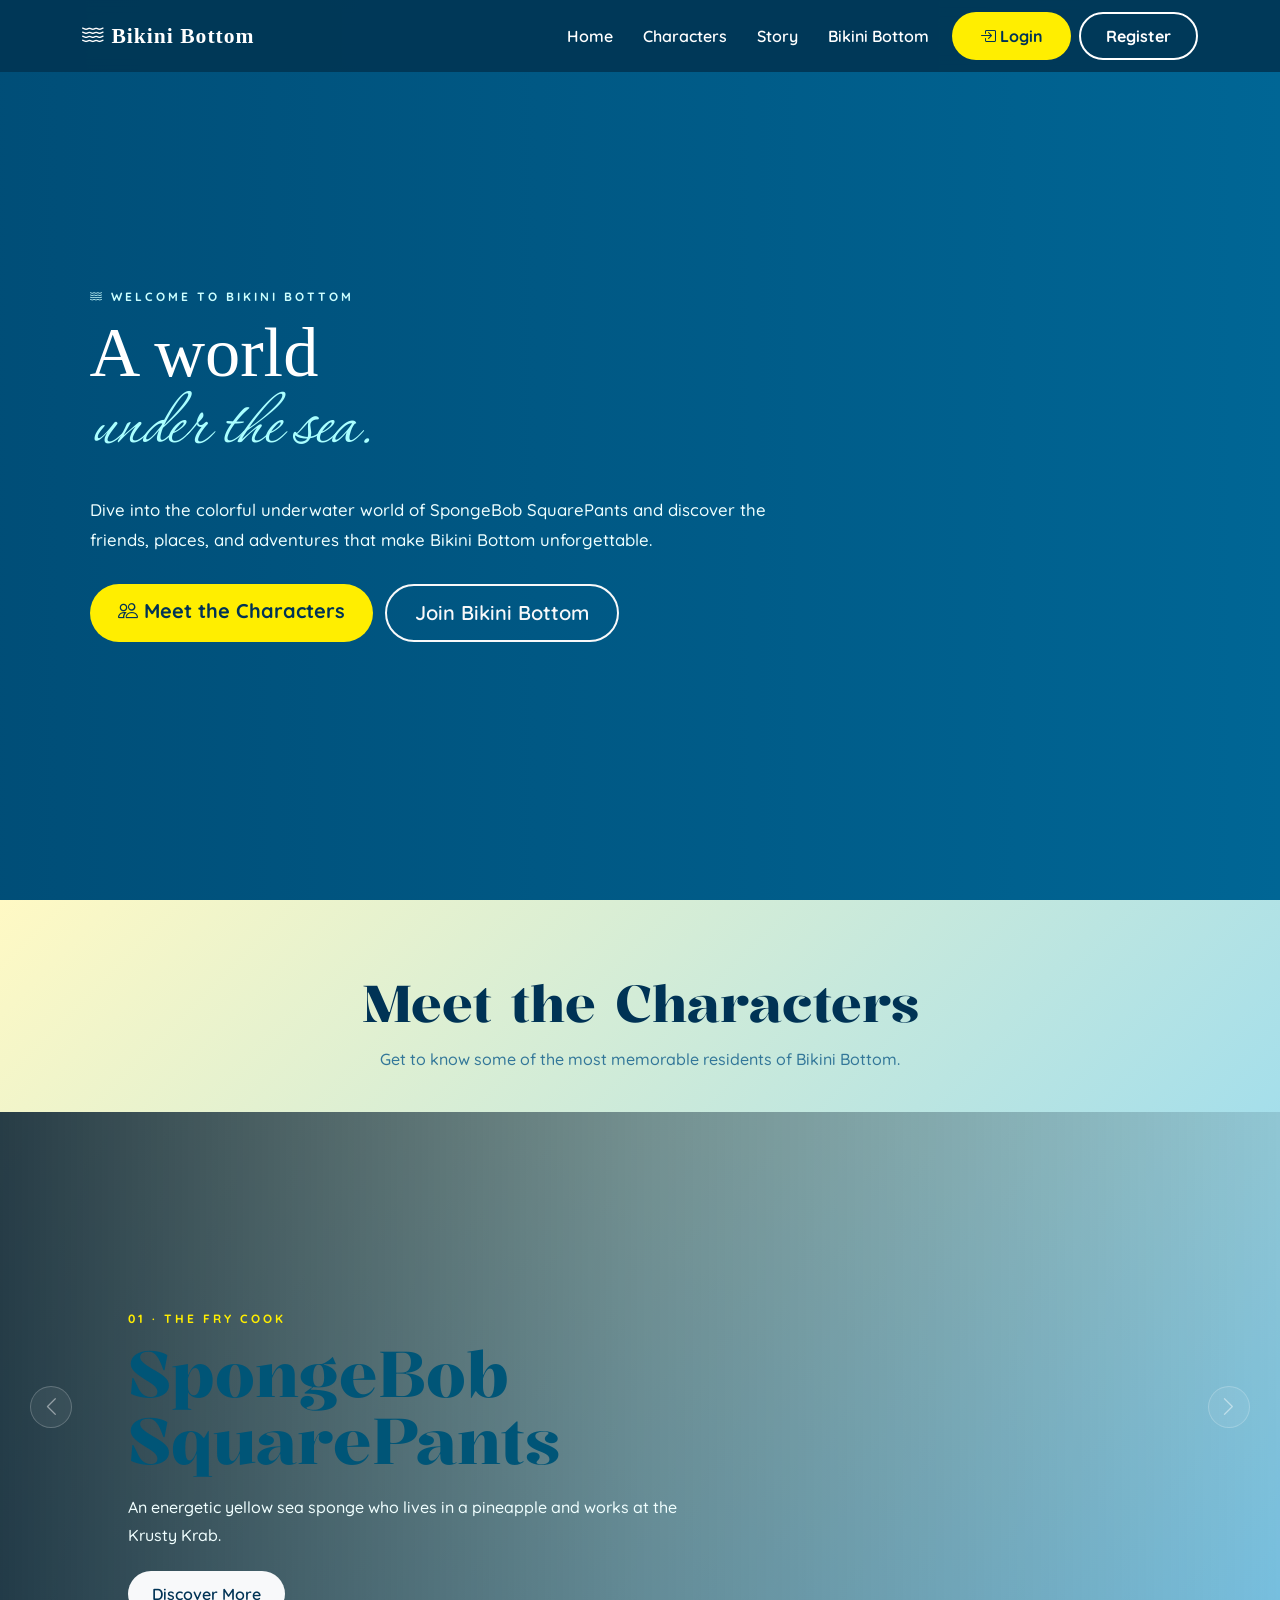
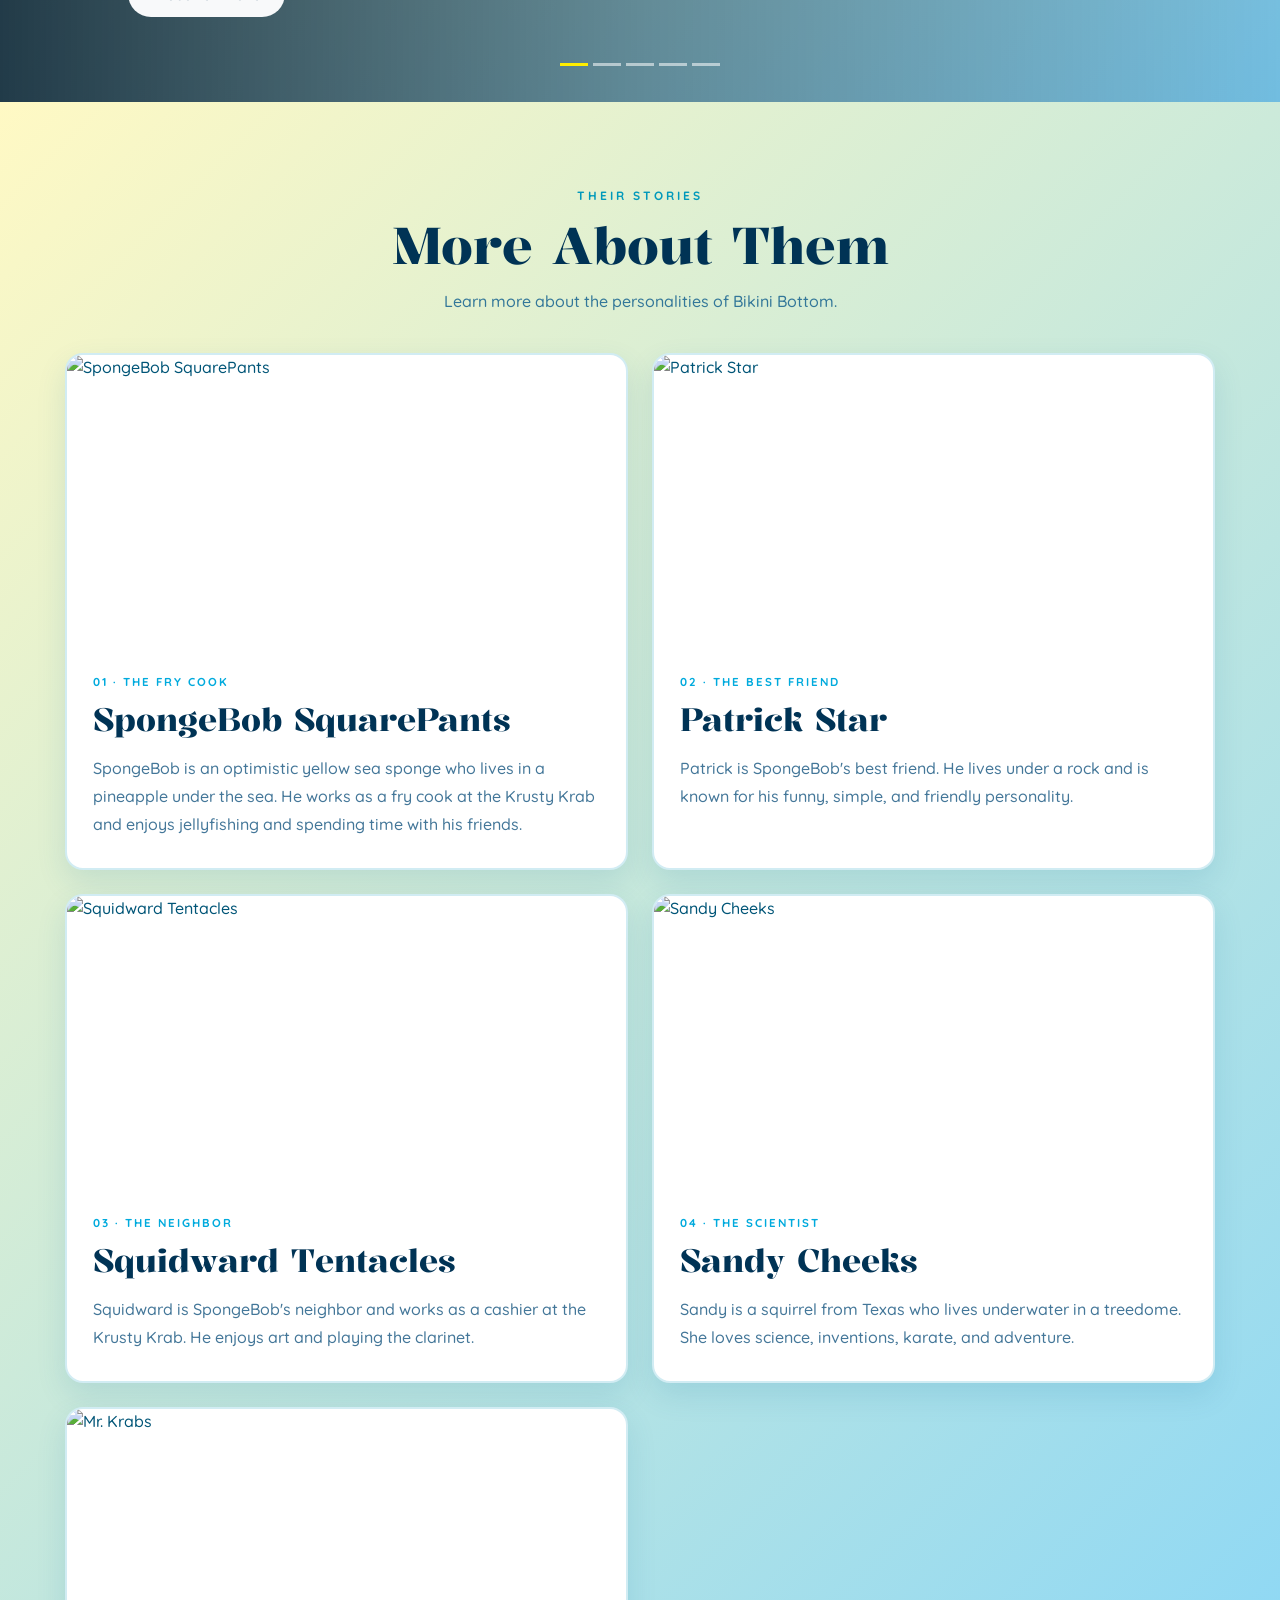
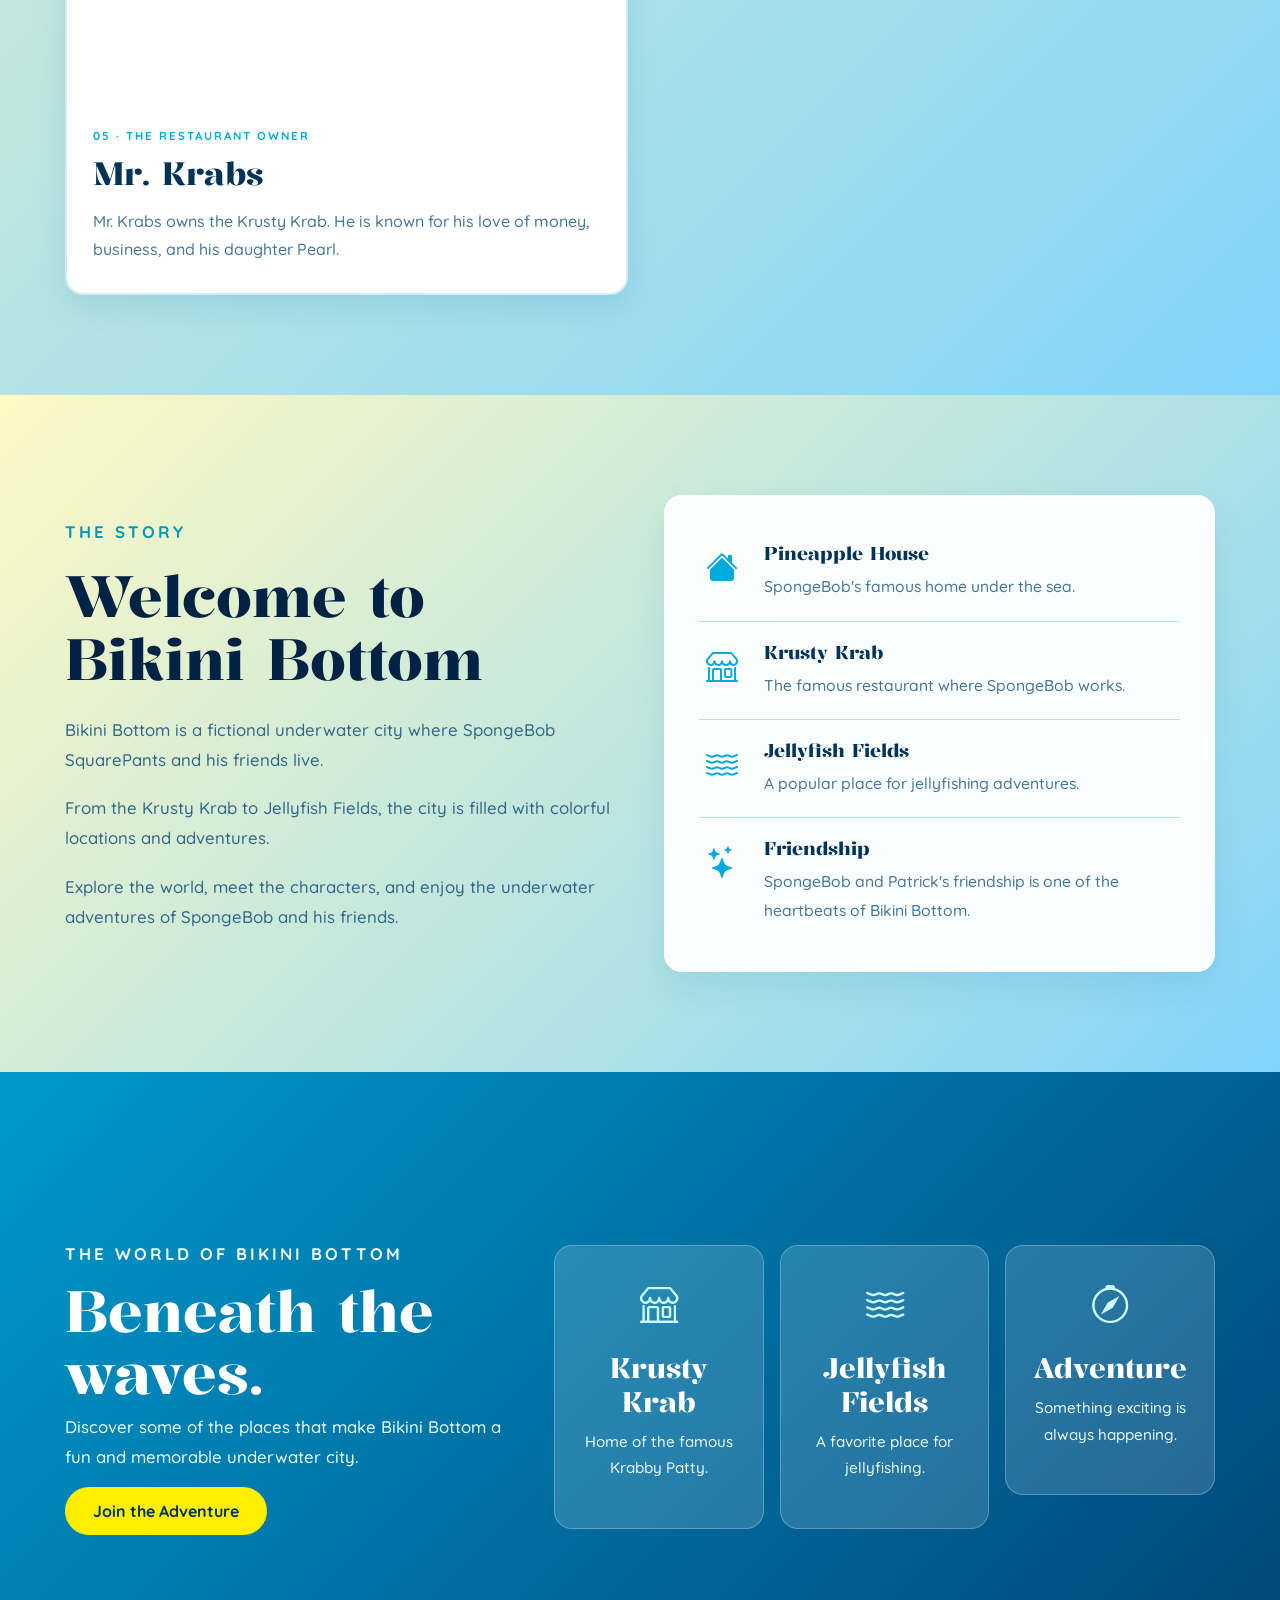
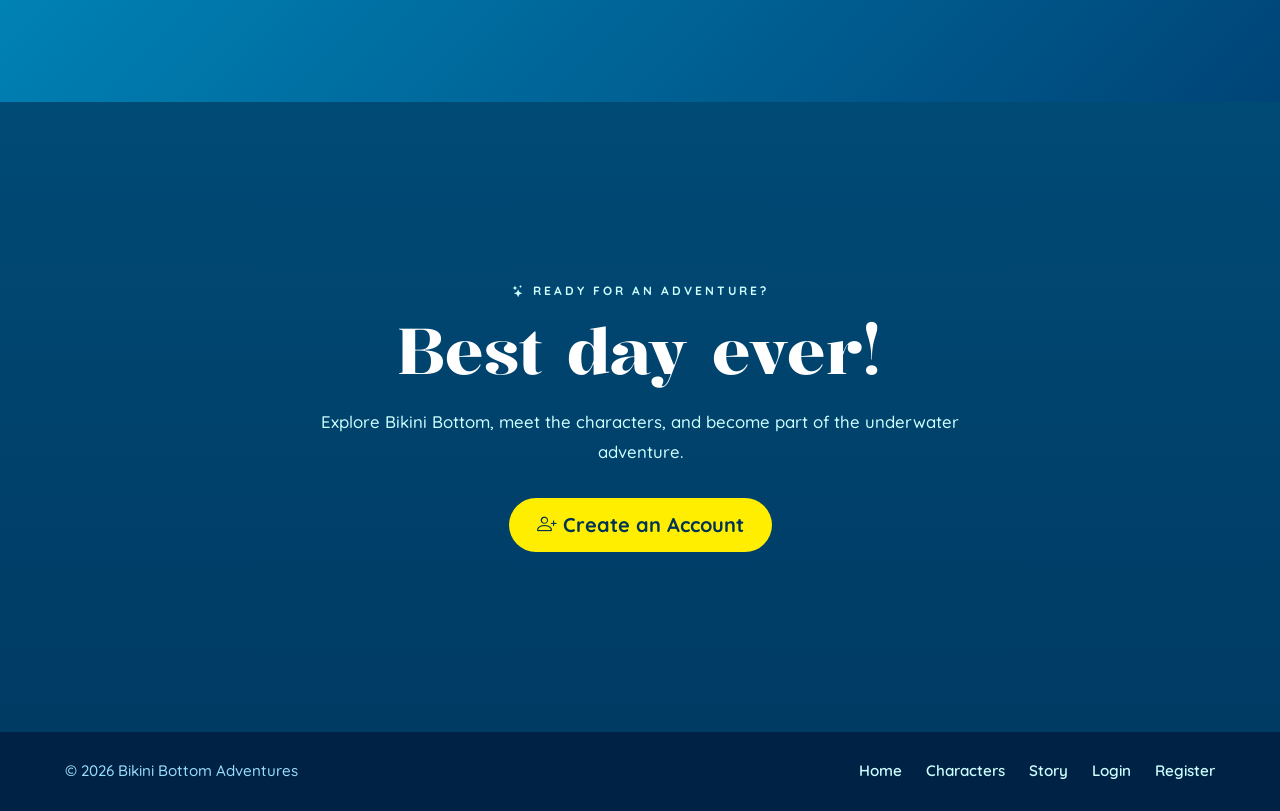
==== commit 081bbd23: "index.html" ====
--- a/index.html
+++ b/index.html
@@ -1,5 +1,6 @@
 <!DOCTYPE html>
 <html lang="en">
+
 <head>
     <meta charset="UTF-8">
     <meta name="viewport" content="width=device-width, initial-scale=1.0">
@@ -14,8 +15,8 @@
 
     <!-- Bootstrap Icons -->
     <link
+        href="https://cdn.jsdelivr.net/npm/bootstrap-icons@1.11.3/font/bootstrap-icons.css"
         rel="stylesheet"
-        href="https://cdn.jsdelivr.net/npm/bootstrap-icons@1.11.3/font/bootstrap-icons.css"
     >
 
     <!-- Google Fonts -->
@@ -37,6 +38,7 @@
 ========================= -->
 
 <nav class="navbar navbar-expand-lg fixed-top">
+
     <div class="container">
 
         <a class="navbar-brand" href="index.html">
@@ -53,7 +55,10 @@
             <span class="navbar-toggler-icon"></span>
         </button>
 
-        <div class="collapse navbar-collapse" id="mainNavigation">
+        <div
+            class="collapse navbar-collapse"
+            id="mainNavigation"
+        >
 
             <ul class="navbar-nav ms-auto align-items-lg-center">
 
@@ -97,7 +102,9 @@
             </ul>
 
         </div>
+
     </div>
+
 </nav>
 
 
@@ -131,12 +138,18 @@
 
         <div class="hero-buttons">
 
-            <a href="#characters" class="btn btn-spongebob btn-lg">
+            <a
+                href="#characters"
+                class="btn btn-spongebob btn-lg"
+            >
                 <i class="bi bi-people"></i>
                 Meet the Characters
             </a>
 
-            <a href="register.html" class="btn btn-outline-light btn-lg">
+            <a
+                href="register.html"
+                class="btn btn-outline-light btn-lg"
+            >
                 Join Bikini Bottom
             </a>
 
@@ -155,11 +168,6 @@
 
     <div class="section-heading">
 
-        <p class="eyebrow dark">
-            <i class="bi bi-stars"></i>
-            BIKINI BOTTOM FRIENDS
-        </p>
-
         <h2 class="kalnia-font">
             Meet the Characters
         </h2>
@@ -171,32 +179,44 @@
     </div>
 
 
-    <div id="characterCarousel"
-         class="carousel slide character-carousel"
-         data-bs-ride="carousel">
+    <div
+        id="characterCarousel"
+        class="carousel slide character-carousel"
+        data-bs-ride="carousel"
+    >
 
         <div class="carousel-indicators">
 
-            <button type="button"
-                    data-bs-target="#characterCarousel"
-                    data-bs-slide-to="0"
-                    class="active"></button>
-
-            <button type="button"
-                    data-bs-target="#characterCarousel"
-                    data-bs-slide-to="1"></button>
-
-            <button type="button"
-                    data-bs-target="#characterCarousel"
-                    data-bs-slide-to="2"></button>
-
-            <button type="button"
-                    data-bs-target="#characterCarousel"
-                    data-bs-slide-to="3"></button>
-
-            <button type="button"
-                    data-bs-target="#characterCarousel"
-                    data-bs-slide-to="4"></button>
+            <button
+                type="button"
+                data-bs-target="#characterCarousel"
+                data-bs-slide-to="0"
+                class="active"
+            ></button>
+
+            <button
+                type="button"
+                data-bs-target="#characterCarousel"
+                data-bs-slide-to="1"
+            ></button>
+
+            <button
+                type="button"
+                data-bs-target="#characterCarousel"
+                data-bs-slide-to="2"
+            ></button>
+
+            <button
+                type="button"
+                data-bs-target="#characterCarousel"
+                data-bs-slide-to="3"
+            ></button>
+
+            <button
+                type="button"
+                data-bs-target="#characterCarousel"
+                data-bs-slide-to="4"
+            ></button>
 
         </div>
 
@@ -205,8 +225,10 @@
 
             <!-- SPONGEBOB -->
 
-            <div class="carousel-item active character-slide"
-                 style="background-image:url('https://media.craiyon.com/2025-04-21/FWs1FwNsS3WCDomSej0k8w.webp');">
+            <div
+                class="carousel-item active character-slide"
+                style="background-image:url('https://media.craiyon.com/2025-04-21/FWs1FwNsS3WCDomSej0k8w.webp');"
+            >
 
                 <div class="slide-overlay"></div>
 
@@ -236,8 +258,10 @@
 
             <!-- PATRICK -->
 
-            <div class="carousel-item character-slide"
-                 style="background-image:url('https://media.craiyon.com/2025-07-21/PIU8pqjQTBin4X7JwNzM-w.webp');">
+            <div
+                class="carousel-item character-slide"
+                style="background-image:url('https://media.craiyon.com/2025-07-21/PIU8pqjQTBin4X7JwNzM-w.webp');"
+            >
 
                 <div class="slide-overlay"></div>
 
@@ -267,8 +291,10 @@
 
             <!-- SQUIDWARD -->
 
-            <div class="carousel-item character-slide"
-                 style="background-image:url('https://nationaltoday.com/wp-content/uploads/2021/12/Annoy-Squidward-Day.jpg');">
+            <div
+                class="carousel-item character-slide"
+                style="background-image:url('https://nationaltoday.com/wp-content/uploads/2021/12/Annoy-Squidward-Day.jpg');"
+            >
 
                 <div class="slide-overlay"></div>
 
@@ -298,8 +324,10 @@
 
             <!-- SANDY -->
 
-            <div class="carousel-item character-slide"
-                 style="background-image:url('https://thespongeclub.com/wp-content/uploads/2022/07/Sandy.png');">
+            <div
+                class="carousel-item character-slide"
+                style="background-image:url('https://thespongeclub.com/wp-content/uploads/2022/07/Sandy.png');"
+            >
 
                 <div class="slide-overlay"></div>
 
@@ -329,8 +357,10 @@
 
             <!-- MR KRABS -->
 
-            <div class="carousel-item character-slide"
-                 style="background-image:url('https://static.wikia.nocookie.net/the-new-parody/images/e/e3/Ep046b_-_One_Krabs_Trash_(060).jpg/revision/latest?cb=20180324214943');">
+            <div
+                class="carousel-item character-slide"
+                style="background-image:url('https://static.wikia.nocookie.net/the-new-parody/images/e/e3/Ep046b_-_One_Krabs_Trash_(060).jpg/revision/latest?cb=20180324214943');"
+            >
 
                 <div class="slide-overlay"></div>
 
@@ -360,10 +390,12 @@
         </div>
 
 
-        <button class="carousel-control-prev"
-                type="button"
-                data-bs-target="#characterCarousel"
-                data-bs-slide="prev">
+        <button
+            class="carousel-control-prev"
+            type="button"
+            data-bs-target="#characterCarousel"
+            data-bs-slide="prev"
+        >
 
             <span class="carousel-arrow">
                 <i class="bi bi-chevron-left"></i>
@@ -372,10 +404,12 @@
         </button>
 
 
-        <button class="carousel-control-next"
-                type="button"
-                data-bs-target="#characterCarousel"
-                data-bs-slide="next">
+        <button
+            class="carousel-control-next"
+            type="button"
+            data-bs-target="#characterCarousel"
+            data-bs-slide="next"
+        >
 
             <span class="carousel-arrow">
                 <i class="bi bi-chevron-right"></i>
@@ -414,8 +448,6 @@
 
 
         <div class="row g-4">
-
-            <!-- SPONGEBOB -->
 
             <div class="col-lg-6" id="spongebob">
 
@@ -451,8 +483,6 @@
             </div>
 
 
-            <!-- PATRICK -->
-
             <div class="col-lg-6" id="patrick">
 
                 <article class="character-card">
@@ -473,9 +503,9 @@
                         </h3>
 
                         <p>
-                            Patrick is SpongeBob's best friend. He lives
-                            under a rock and is known for his funny,
-                            simple, and friendly personality.
+                            Patrick is SpongeBob's best friend.
+                            He lives under a rock and is known for
+                            his funny, simple, and friendly personality.
                         </p>
 
                     </div>
@@ -484,8 +514,6 @@
 
             </div>
 
-
-            <!-- SQUIDWARD -->
 
             <div class="col-lg-6" id="squidward">
 
@@ -519,8 +547,6 @@
             </div>
 
 
-            <!-- SANDY -->
-
             <div class="col-lg-6" id="sandy">
 
                 <article class="character-card">
@@ -553,8 +579,6 @@
             </div>
 
 
-            <!-- MR KRABS -->
-
             <div class="col-lg-6" id="krabs">
 
                 <article class="character-card">
@@ -640,6 +664,7 @@
                         <i class="bi bi-house-fill"></i>
 
                         <div>
+
                             <h4 class="kalnia-font">
                                 Pineapple House
                             </h4>
@@ -647,6 +672,7 @@
                             <p>
                                 SpongeBob's famous home under the sea.
                             </p>
+
                         </div>
 
                     </div>
@@ -657,6 +683,7 @@
                         <i class="bi bi-shop"></i>
 
                         <div>
+
                             <h4 class="kalnia-font">
                                 Krusty Krab
                             </h4>
@@ -664,6 +691,7 @@
                             <p>
                                 The famous restaurant where SpongeBob works.
                             </p>
+
                         </div>
 
                     </div>
@@ -674,6 +702,7 @@
                         <i class="bi bi-water"></i>
 
                         <div>
+
                             <h4 class="kalnia-font">
                                 Jellyfish Fields
                             </h4>
@@ -681,6 +710,7 @@
                             <p>
                                 A popular place for jellyfishing adventures.
                             </p>
+
                         </div>
 
                     </div>
@@ -691,6 +721,7 @@
                         <i class="bi bi-stars"></i>
 
                         <div>
+
                             <h4 class="kalnia-font">
                                 Friendship
                             </h4>
@@ -699,6 +730,7 @@
                                 SpongeBob and Patrick's friendship is
                                 one of the heartbeats of Bikini Bottom.
                             </p>
+
                         </div>
 
                     </div>
@@ -739,7 +771,10 @@
                     a fun and memorable underwater city.
                 </p>
 
-                <a href="register.html" class="btn btn-spongebob">
+                <a
+                    href="register.html"
+                    class="btn btn-spongebob"
+                >
                     Join the Adventure
                 </a>
 
@@ -839,7 +874,10 @@
             part of the underwater adventure.
         </p>
 
-        <a href="register.html" class="btn btn-spongebob btn-lg">
+        <a
+            href="register.html"
+            class="btn btn-spongebob btn-lg"
+        >
             <i class="bi bi-person-plus"></i>
             Create an Account
         </a>
@@ -869,17 +907,28 @@
 
             </div>
 
+
             <div class="col-md-6 text-md-end">
 
-                <a href="#home">Home</a>
-
-                <a href="#characters">Characters</a>
-
-                <a href="#story">Story</a>
-
-                <a href="login.html">Login</a>
-
-                <a href="register.html">Register</a>
+                <a href="#home">
+                    Home
+                </a>
+
+                <a href="#characters">
+                    Characters
+                </a>
+
+                <a href="#story">
+                    Story
+                </a>
+
+                <a href="login.html">
+                    Login
+                </a>
+
+                <a href="register.html">
+                    Register
+                </a>
 
             </div>
 
@@ -889,12 +938,10 @@
 
 </footer>
 
-
-<!-- Bootstrap JS -->
 
 <script
     src="https://cdn.jsdelivr.net/npm/bootstrap@5.3.3/dist/js/bootstrap.bundle.min.js">
 </script>
 
 </body>
-</html>+</html>
